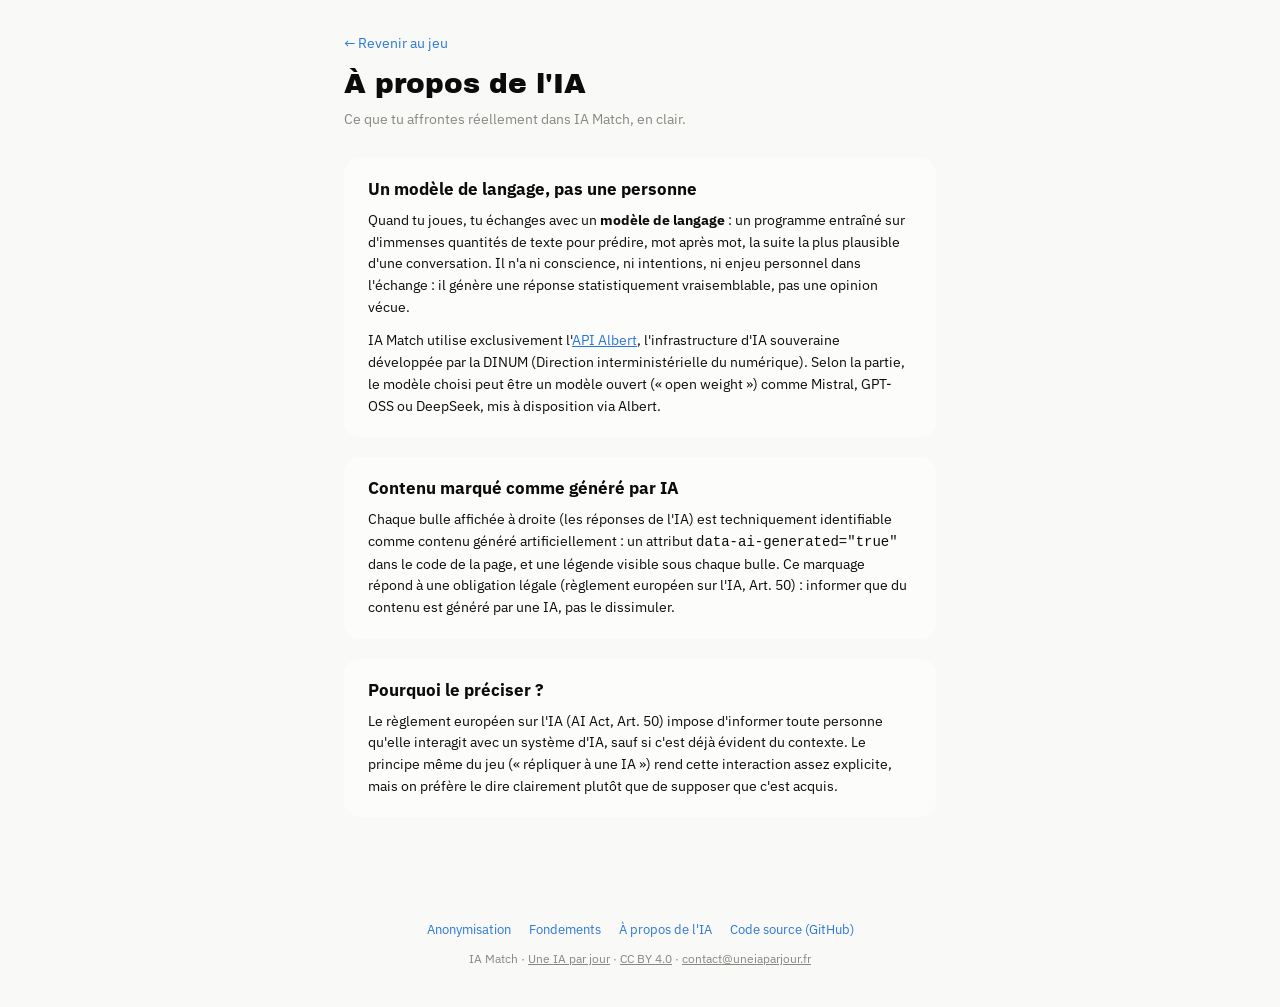
==== frontend/a-propos-ia.html @ 6070a5e9 "Carte tableau de bord au carrousel, boutons au lieu des menus, "pique" -> "réplique" - Ajoute une 3e" ====
<!DOCTYPE html>
<html lang="fr">
<head>
<meta charset="UTF-8" />
<meta name="viewport" content="width=device-width, initial-scale=1.0" />
<title>IA Match : À propos de l'IA</title>
<link rel="stylesheet" href="style.css" />
<link rel="stylesheet" href="pages.css" />
</head>
<body>

<main class="page-container">
  <a class="back-link" href="index.html">← Revenir au jeu</a>
  <h1>À propos de l'IA</h1>
  <p class="page-intro">
    Ce que tu affrontes réellement dans IA Match, en clair.
  </p>

  <div class="page-block">
    <h2>Un modèle de langage, pas une personne</h2>
    <p>
      Quand tu joues, tu échanges avec un <strong>modèle de langage</strong> : un programme
      entraîné sur d'immenses quantités de texte pour prédire, mot après mot, la suite la plus
      plausible d'une conversation. Il n'a ni conscience, ni intentions, ni enjeu personnel dans
      l'échange : il génère une réponse statistiquement vraisemblable, pas une opinion vécue.
    </p>
    <p>
      IA Match utilise exclusivement l'<a href="https://albert.api.etalab.gouv.fr" target="_blank" rel="noopener noreferrer">API Albert</a>,
      l'infrastructure d'IA souveraine développée par la DINUM (Direction interministérielle du
      numérique). Selon la partie, le modèle choisi peut être un modèle ouvert (« open weight »)
      comme Mistral, GPT-OSS ou DeepSeek, mis à disposition via Albert.
    </p>
  </div>

  <div class="page-block">
    <h2>Contenu marqué comme généré par IA</h2>
    <p>
      Chaque bulle affichée à droite (les réponses de l'IA) est techniquement identifiable comme
      contenu généré artificiellement : un attribut <code>data-ai-generated="true"</code> dans le
      code de la page, et une légende visible sous chaque bulle. Ce marquage répond à une
      obligation légale (règlement européen sur l'IA, Art. 50) : informer que du contenu est
      généré par une IA, pas le dissimuler.
    </p>
  </div>

  <div class="page-block">
    <h2>Pourquoi le préciser ?</h2>
    <p>
      Le règlement européen sur l'IA (AI Act, Art. 50) impose d'informer toute personne qu'elle
      interagit avec un système d'IA, sauf si c'est déjà évident du contexte. Le principe même du
      jeu (« répliquer à une IA ») rend cette interaction assez explicite, mais on préfère le dire
      clairement plutôt que de supposer que c'est acquis.
    </p>
  </div>
</main>

<footer class="site-footer">
  <nav class="footer-links">
    <a href="anonymisation.html">Anonymisation</a>
    <a href="fondements.html">Fondements</a>
    <a href="a-propos-ia.html">À propos de l'IA</a>
    <a href="https://github.com/uneIAparjour/IAMatch" target="_blank" rel="noopener noreferrer">Code source (GitHub)</a>
  </nav>
  <p class="footer-license">
    IA Match · <a href="https://uneiaparjour.fr" target="_blank" rel="noopener noreferrer">Une IA par jour</a> ·
    <a href="https://creativecommons.org/licenses/by/4.0/deed.fr" target="_blank" rel="noopener noreferrer">CC BY 4.0</a> ·
    <a href="mailto:contact@uneiaparjour.fr">contact@uneiaparjour.fr</a>
  </p>
</footer>

</body>
</html>
---- frontend/style.css ----
@import url("https://fonts.googleapis.com/css2?family=Archivo+Black&family=IBM+Plex+Sans:wght@400;500;600;700&display=swap");

:root {
  --bg: #f9f9f7;
  --ink: #0b0b0b;
  --ink-2: #52514e;
  --muted: #898781;
  --player-bubble: #ececea;
  --ai-bubble: #2a78d6;
  --ai-bubble-ink: #ffffff;
  --accent: #2a78d6;
  --danger: #d70015;
  --card: #fcfcfb;
  --border: #e1e0d9;
  --chip: #ececea;
  --font-display: "Archivo Black", "Arial Black", sans-serif;
  --font-body: "IBM Plex Sans", -apple-system, BlinkMacSystemFont, "Segoe UI", sans-serif;
}

* { box-sizing: border-box; }

body {
  margin: 0;
  font-family: var(--font-body);
  background: var(--bg);
  color: var(--ink);
}

.screen { display: none; min-height: 100vh; }
.screen.active { display: flex; flex-direction: column; }

/* --- Écran de configuration --- */
#setup-screen {
  align-items: center;
  justify-content: center;
  padding: 24px;
}

.setup-card {
  background: var(--card);
  border-radius: 16px;
  padding: 32px;
  max-width: 420px;
  width: 100%;
  box-shadow: 0 2px 12px rgba(0, 0, 0, 0.08);
}

.setup-header {
  text-align: center;
  margin-bottom: 28px;
}

.setup-logo {
  width: 64px;
  height: 64px;
  border-radius: 50%;
  background: var(--chip);
  display: flex;
  align-items: center;
  justify-content: center;
  margin: 0 auto 16px;
}

.setup-card h1 {
  font-family: var(--font-display);
  font-weight: 400;
  font-size: 42px;
  line-height: 1;
  margin: 0 0 8px;
  letter-spacing: -0.01em;
}

.setup-card .subtitle {
  color: var(--ink-2);
  margin: 0;
  font-size: 14px;
  line-height: 1.4;
}

/* --- Carrousel de présentation du principe --- */
.intro-carousel {
  display: flex;
  gap: 12px;
  overflow-x: auto;
  scroll-snap-type: x mandatory;
  margin: 0 -32px 14px;
  padding: 0 32px 4px;
  -webkit-overflow-scrolling: touch;
  scrollbar-width: none;
}

.intro-carousel::-webkit-scrollbar { display: none; }

.intro-card {
  flex: 0 0 82%;
  scroll-snap-align: start;
  background: var(--card);
  border: 1px solid var(--border);
  border-radius: 16px;
  padding: 18px;
}

.intro-card-icon {
  width: 34px;
  height: 34px;
  border-radius: 50%;
  background: var(--chip);
  display: flex;
  align-items: center;
  justify-content: center;
  margin-bottom: 12px;
}

.intro-card h2 {
  font-size: 14.5px;
  font-weight: 600;
  margin: 0 0 6px;
}

.intro-card p {
  font-size: 12.5px;
  line-height: 1.5;
  color: var(--ink-2);
  margin: 0;
}

.intro-card-link {
  display: block;
  color: inherit;
  text-decoration: none;
}

.intro-card-cta {
  display: block;
  font-size: 12px;
  font-weight: 600;
  color: var(--accent);
  margin-top: 10px;
}

.intro-dots {
  display: flex;
  justify-content: center;
  gap: 6px;
  margin-bottom: 20px;
}

.intro-dots span {
  width: 6px;
  height: 6px;
  border-radius: 50%;
  background: var(--border);
}

.intro-dots span:first-child { background: var(--ink); }

.setup-duration-hint {
  text-align: center;
  color: var(--muted);
  font-size: 12px;
  margin: 0 0 20px;
}

.field { margin-bottom: 18px; }

.field-hint {
  font-size: 12px;
  color: var(--muted);
  margin: 8px 0 0;
}

.field label {
  display: block;
  font-size: 13px;
  font-weight: 600;
  margin-bottom: 6px;
}

.field select,
.field input[type="number"] {
  width: 100%;
  padding: 10px 12px;
  border-radius: 10px;
  border: 1px solid var(--border);
  font-size: 15px;
  background: #fff;
}

.btn-group {
  display: flex;
  gap: 8px;
}

.btn-choice {
  flex: 1;
  text-align: center;
  padding: 11px;
  border-radius: 11px;
  border: 1px solid var(--border);
  background: var(--card);
  color: var(--ink-2);
  font-family: var(--font-body);
  font-size: 14px;
  font-weight: 600;
  cursor: pointer;
}

.btn-choice.is-active {
  background: var(--accent);
  border-color: var(--accent);
  color: #fff;
}

.btn-group-compact .btn-choice {
  padding: 9px 0;
  border-radius: 9px;
  font-weight: 400;
}

.btn-group-compact .btn-choice.is-active {
  font-weight: 600;
}

.checkbox-row {
  display: flex;
  align-items: center;
  gap: 8px;
}

.checkbox-row label { margin: 0; font-weight: 400; }

#timer-duration-field { margin-top: 10px; }

#start-btn {
  width: 100%;
  padding: 13px;
  border: none;
  border-radius: 12px;
  background: var(--accent);
  color: white;
  font-size: 16px;
  font-weight: 600;
  cursor: pointer;
}

#start-btn:disabled { opacity: 0.5; cursor: not-allowed; }

#setup-error {
  color: var(--danger);
  font-size: 13px;
  margin-top: 10px;
  display: none;
}

.dashboard-link {
  text-align: center;
  margin-top: 16px;
  font-size: 13px;
}

.dashboard-link a { color: var(--accent); text-decoration: none; }

/* --- Pop-up de consentement --- */
.modal-overlay {
  position: fixed;
  inset: 0;
  background: rgba(0, 0, 0, 0.45);
  display: flex;
  align-items: center;
  justify-content: center;
  padding: 20px;
  z-index: 100;
}

.modal-card {
  background: var(--card);
  border-radius: 16px;
  padding: 28px;
  max-width: 420px;
  width: 100%;
  box-shadow: 0 8px 30px rgba(0, 0, 0, 0.25);
}

.modal-card h2 {
  margin: 0 0 14px;
  font-size: 19px;
}

.modal-card p {
  font-size: 14px;
  line-height: 1.45;
  margin: 0 0 12px;
}

.modal-warning {
  background: #fff2f0;
  color: var(--danger);
  border-radius: 10px;
  padding: 10px 12px;
  font-weight: 600;
}

.modal-actions {
  display: flex;
  gap: 10px;
  margin-top: 20px;
}

.modal-actions button {
  flex: 1;
  padding: 11px;
  border-radius: 12px;
  border: none;
  font-size: 14px;
  font-weight: 600;
  cursor: pointer;
}

.btn-primary { background: var(--accent); color: white; }
.btn-secondary { background: var(--player-bubble); color: var(--ink); }

/* --- Écran de jeu --- */
#game-screen {
  height: 100vh;
}

.game-header {
  display: flex;
  align-items: center;
  gap: 12px;
  padding: 12px 16px;
  background: var(--card);
  border-bottom: 1px solid var(--border);
}

.neural-avatar {
  width: 40px;
  height: 40px;
  flex-shrink: 0;
}

.neural-avatar circle.node {
  fill: var(--accent);
  transition: opacity 0.3s ease;
}

.neural-avatar line.edge {
  stroke: var(--accent);
  stroke-width: 1;
  opacity: 0.4;
}

.neural-avatar.thinking circle.node {
  animation: pulse 1.1s ease-in-out infinite;
}

.neural-avatar.thinking circle.node:nth-child(2) { animation-delay: 0.15s; }
.neural-avatar.thinking circle.node:nth-child(3) { animation-delay: 0.3s; }
.neural-avatar.thinking circle.node:nth-child(4) { animation-delay: 0.45s; }

@keyframes pulse {
  0%, 100% { opacity: 0.35; }
  50% { opacity: 1; }
}

.header-info { flex: 1; }
.header-info .round-counter { font-size: 14px; font-weight: 600; }
.header-info .model-name { font-size: 12px; color: var(--muted); }

.timer-badge {
  font-size: 13px;
  font-weight: 600;
  padding: 4px 10px;
  border-radius: 999px;
  background: var(--player-bubble);
}

.timer-badge.time-up { background: var(--danger); color: white; }

.collectif-banner {
  padding: 8px 16px;
  font-size: 13px;
  color: var(--accent);
  background: #e8f2ff;
  border-bottom: 1px solid var(--border);
}

#messages {
  flex: 1;
  overflow-y: auto;
  padding: 16px;
  display: flex;
  flex-direction: column;
  gap: 10px;
}

.bubble-row { display: flex; }
.bubble-row.player { justify-content: flex-end; }
.bubble-row.ai { justify-content: flex-start; flex-direction: column; align-items: flex-start; }

.bubble {
  max-width: 75%;
  padding: 10px 14px;
  border-radius: 18px;
  font-size: 15px;
  line-height: 1.35;
  white-space: pre-wrap;
}

.bubble.player {
  background: var(--player-bubble);
  color: var(--ink);
  border-bottom-right-radius: 4px;
}

.bubble.ai {
  background: var(--ai-bubble);
  color: var(--ai-bubble-ink);
  border-bottom-left-radius: 4px;
}

.ai-caption {
  font-size: 11px;
  color: var(--muted);
  margin: 2px 6px 0;
}

.ai-explanation {
  font-size: 12px;
  color: var(--ink);
  background: var(--player-bubble);
  border-radius: 10px;
  padding: 6px 10px;
  margin: 4px 6px 0;
  max-width: 75%;
}

.bubble.loading { display: flex; gap: 4px; align-items: center; }
.bubble.loading .dot {
  width: 6px;
  height: 6px;
  border-radius: 50%;
  background: #fff;
  opacity: 0.6;
  animation: bounce 1s infinite;
}
.bubble.loading .dot:nth-child(2) { animation-delay: 0.15s; }
.bubble.loading .dot:nth-child(3) { animation-delay: 0.3s; }

@keyframes bounce {
  0%, 80%, 100% { transform: translateY(0); }
  40% { transform: translateY(-4px); }
}

.composer {
  display: flex;
  gap: 8px;
  padding: 12px 16px;
  background: var(--card);
  border-top: 1px solid var(--border);
}

.composer input {
  flex: 1;
  padding: 10px 14px;
  border-radius: 20px;
  border: 1px solid var(--border);
  font-size: 15px;
}

.composer button {
  padding: 0 20px;
  border: none;
  border-radius: 20px;
  background: var(--accent);
  color: white;
  font-weight: 600;
  cursor: pointer;
}

.composer button:disabled,
.composer input:disabled { opacity: 0.5; cursor: not-allowed; }

.end-banner {
  text-align: center;
  padding: 16px;
  color: var(--muted);
  font-size: 14px;
}

.end-banner button {
  margin-top: 10px;
  padding: 10px 18px;
  border: none;
  border-radius: 12px;
  background: var(--accent);
  color: white;
  font-weight: 600;
  cursor: pointer;
}

/* --- Panneau de synthèse --- */
.synthesis-panel {
  background: var(--card);
  border-radius: 16px;
  padding: 20px;
  margin-top: 8px;
}

.synthesis-block { margin-bottom: 24px; }
.synthesis-block:last-of-type { margin-bottom: 12px; }

.synthesis-block h2 {
  font-size: 15px;
  margin: 0 0 8px;
}

.score-compare {
  display: flex;
  gap: 32px;
}

.score-label {
  font-size: 12px;
  color: var(--muted);
  margin: 0 0 2px;
  text-transform: uppercase;
  letter-spacing: 0.02em;
}

.score-value {
  font-size: 28px;
  font-weight: 700;
  margin: 0;
  color: var(--accent);
}

.score-hint {
  font-size: 12px;
  color: var(--muted);
  margin: 4px 0 0;
}

.detail-columns-head {
  display: grid;
  grid-template-columns: 1fr 1fr;
  gap: 16px;
  font-size: 11px;
  font-weight: 600;
  text-transform: uppercase;
  letter-spacing: 0.02em;
  color: var(--muted);
  margin-bottom: 4px;
}

.detail-pair {
  display: grid;
  grid-template-columns: 1fr 1fr;
  gap: 16px;
  padding: 10px 0;
  border-top: 1px solid var(--border);
}
.detail-pair:first-of-type { border-top: none; }

.detail-col:empty::before {
  content: "—";
  color: var(--muted);
  font-size: 13px;
}

.pique-detail-head {
  display: flex;
  align-items: center;
  gap: 8px;
  font-size: 13px;
}

.pique-theme {
  background: var(--player-bubble);
  border-radius: 999px;
  padding: 2px 8px;
  font-size: 11px;
  color: var(--muted);
}

.pique-score { font-weight: 600; margin-left: auto; }

.pique-comment {
  font-size: 13px;
  color: var(--muted);
  margin: 4px 0 0;
}

.radar-compare {
  display: grid;
  grid-template-columns: 1fr 1fr;
  gap: 12px;
}

.radar-compare .score-label { text-align: center; }

.radar-svg { width: 100%; max-width: 340px; height: auto; display: block; margin: 0 auto; }

.radar-legend {
  font-size: 12px;
  color: var(--ink);
  margin: 8px 0 0;
  padding-left: 20px;
}
.radar-legend li { margin-bottom: 2px; }
.radar-grid { fill: none; stroke: var(--border); stroke-width: 1; }
.radar-axis { stroke: var(--border); stroke-width: 1; }
.radar-label { font-size: 11px; font-weight: 600; fill: var(--muted); }
.radar-data { fill: rgba(11, 132, 255, 0.35); stroke: var(--accent); stroke-width: 1.5; }

.end-actions {
  display: flex;
  gap: 10px;
  margin-top: 10px;
  flex-wrap: wrap;
}

.end-actions button {
  padding: 10px 18px;
  border: none;
  border-radius: 12px;
  font-weight: 600;
  cursor: pointer;
}

.end-actions button:not(.btn-secondary) {
  background: var(--accent);
  color: white;
}

.end-actions .btn-secondary {
  background: var(--player-bubble);
  color: var(--ink);
}

/* --- Pied de page --- */
.site-footer {
  max-width: 640px;
  margin: 0 auto;
  padding: 24px 24px 40px;
  text-align: center;
}

.footer-links {
  display: flex;
  flex-wrap: wrap;
  justify-content: center;
  gap: 8px 18px;
  margin-bottom: 12px;
}

.footer-links a {
  color: var(--accent);
  text-decoration: none;
  font-size: 13px;
}

.footer-license {
  font-size: 12px;
  color: var(--muted);
  margin: 0;
  line-height: 1.5;
}

.footer-license a {
  color: var(--muted);
  text-decoration: underline;
}
---- frontend/pages.css ----
.page-container {
  max-width: 640px;
  margin: 0 auto;
  padding: 32px 24px 60px;
}

.back-link {
  display: inline-block;
  margin-bottom: 16px;
  color: var(--accent);
  text-decoration: none;
  font-size: 14px;
}

.page-container h1 {
  font-family: var(--font-display);
  font-weight: 400;
  margin: 0 0 10px;
  font-size: 28px;
}

.page-intro {
  color: var(--muted);
  font-size: 14px;
  line-height: 1.5;
  margin: 0 0 28px;
}

.page-block {
  background: var(--card);
  border-radius: 16px;
  padding: 20px 24px;
  margin-bottom: 20px;
}

.page-block h2 { font-size: 17px; margin: 0 0 10px; }

.page-block p { font-size: 14px; line-height: 1.55; margin: 0 0 12px; }
.page-block p:last-child { margin-bottom: 0; }

.page-block ul { margin: 0 0 12px; padding-left: 20px; }
.page-block li { font-size: 14px; line-height: 1.55; margin-bottom: 6px; }

.page-block a { color: var(--accent); }

.ref-table {
  width: 100%;
  border-collapse: collapse;
  font-size: 13px;
  margin: 0 0 12px;
}
.ref-table th, .ref-table td {
  text-align: left;
  padding: 8px 10px;
  border-bottom: 1px solid var(--border);
  vertical-align: top;
}
.ref-table th { color: var(--muted); font-weight: 600; }
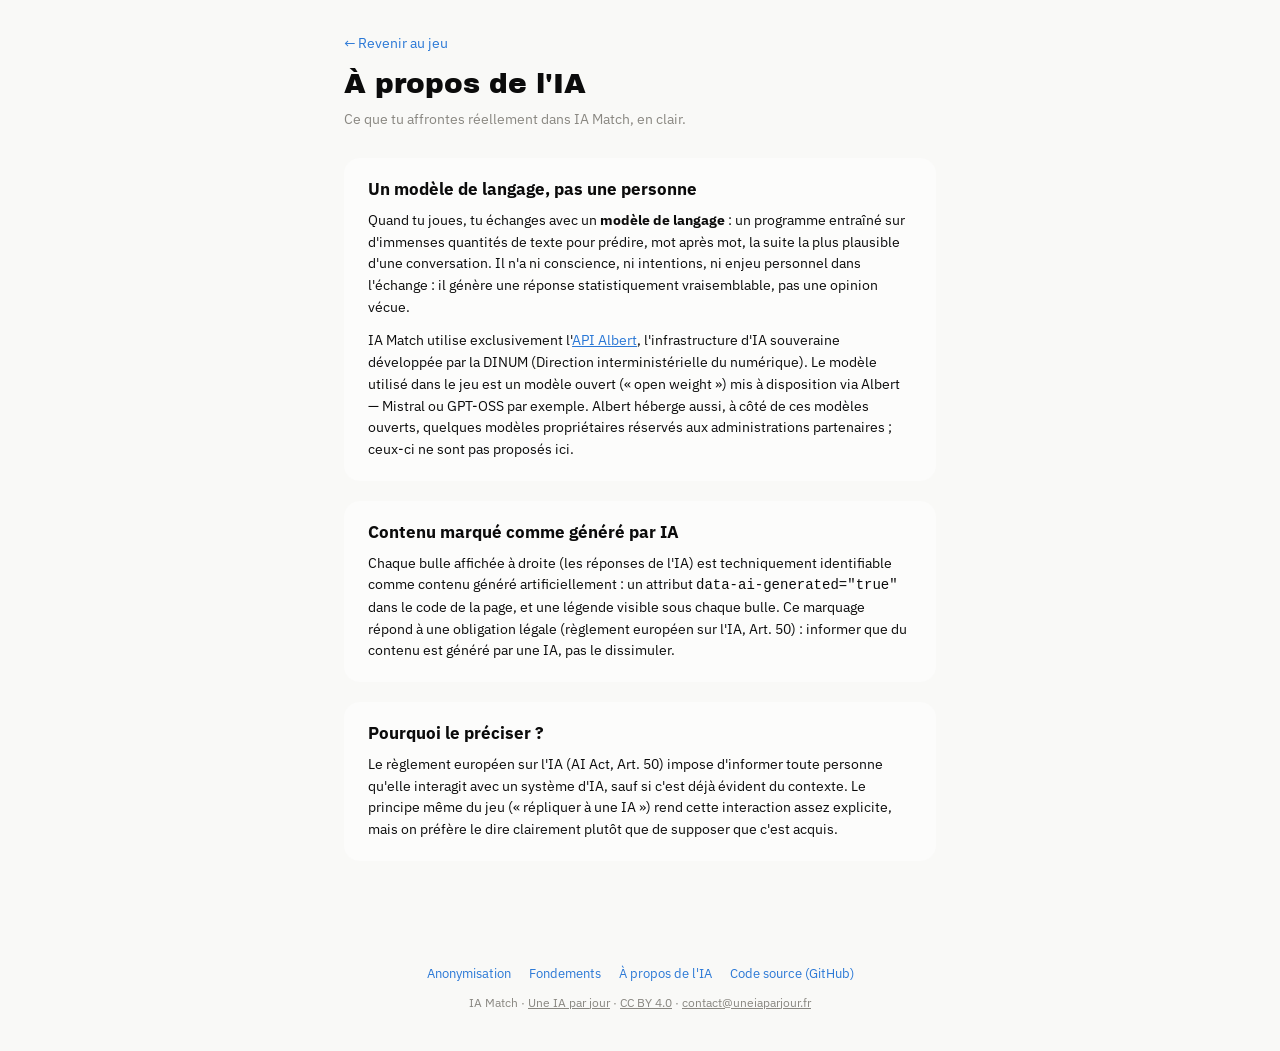
==== commit 4544c66b: "Précisions de contenu (fondements, anonymisation, à propos de l'IA) + carrousel auto - Fondements §1" ====
--- a/frontend/a-propos-ia.html
+++ b/frontend/a-propos-ia.html
@@ -27,8 +27,10 @@
     <p>
       IA Match utilise exclusivement l'<a href="https://albert.api.etalab.gouv.fr" target="_blank" rel="noopener noreferrer">API Albert</a>,
       l'infrastructure d'IA souveraine développée par la DINUM (Direction interministérielle du
-      numérique). Selon la partie, le modèle choisi peut être un modèle ouvert (« open weight »)
-      comme Mistral, GPT-OSS ou DeepSeek, mis à disposition via Albert.
+      numérique). Le modèle utilisé dans le jeu est un modèle ouvert (« open weight ») mis à
+      disposition via Albert — Mistral ou GPT-OSS par exemple. Albert héberge aussi, à côté de ces
+      modèles ouverts, quelques modèles propriétaires réservés aux administrations partenaires ;
+      ceux-ci ne sont pas proposés ici.
     </p>
   </div>
 
--- a/frontend/style.css
+++ b/frontend/style.css
@@ -82,6 +82,7 @@
   display: flex;
   gap: 12px;
   overflow-x: auto;
+  overflow-anchor: none;
   scroll-snap-type: x mandatory;
   margin: 0 -32px 14px;
   padding: 0 32px 4px;
@@ -152,7 +153,7 @@
   background: var(--border);
 }
 
-.intro-dots span:first-child { background: var(--ink); }
+.intro-dots span.is-active { background: var(--ink); }
 
 .setup-duration-hint {
   text-align: center;
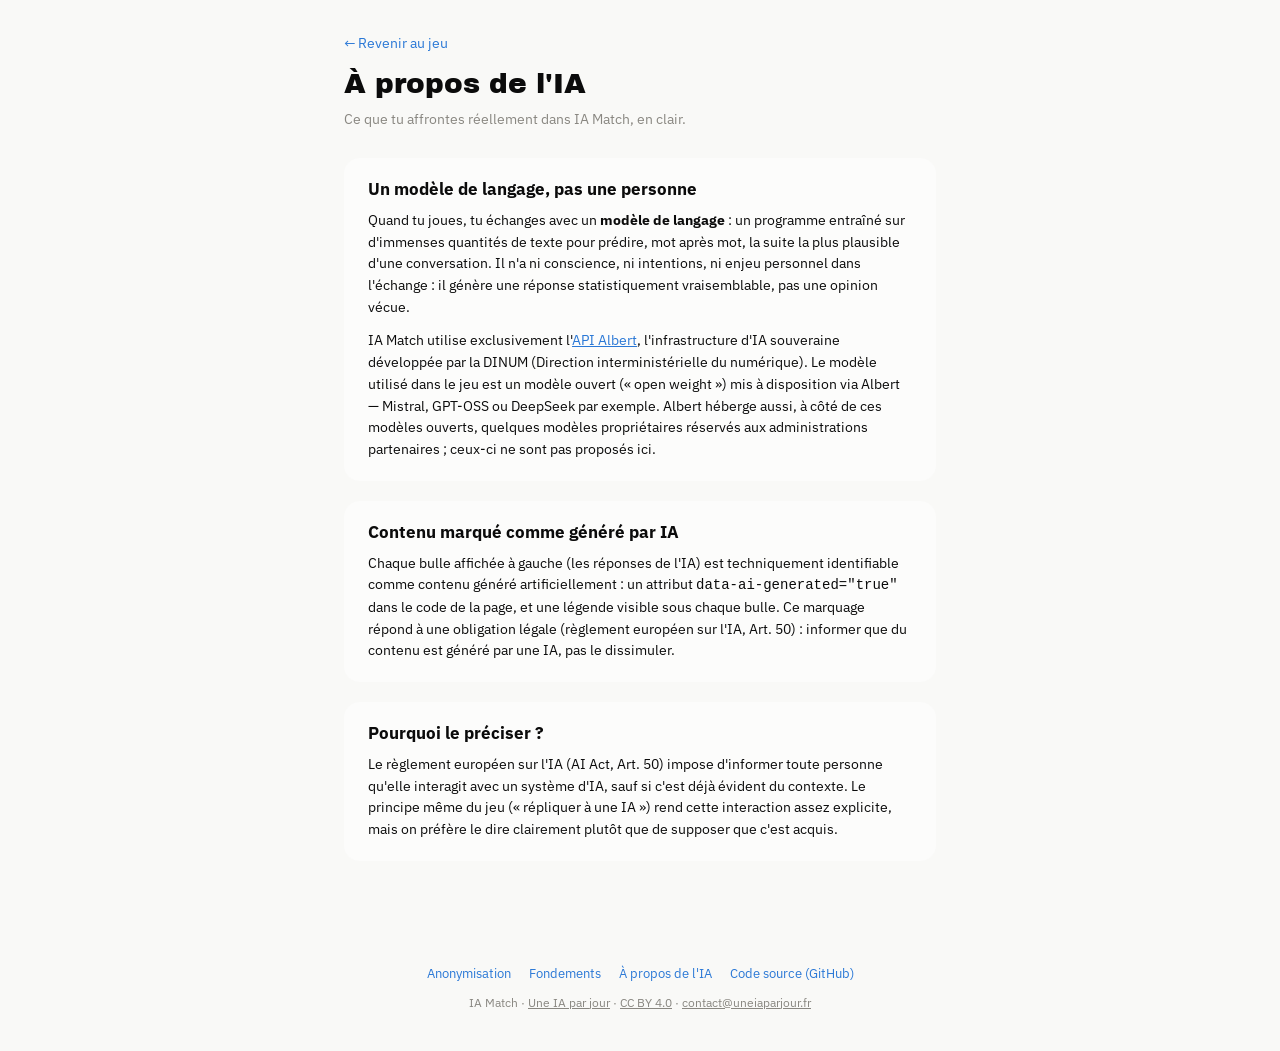
==== commit b793ec80: "Corrections issues de la relecture complète (écrans + md) - À propos de l'IA : les bulles IA sont à " ====
--- a/frontend/a-propos-ia.html
+++ b/frontend/a-propos-ia.html
@@ -28,7 +28,7 @@
       IA Match utilise exclusivement l'<a href="https://albert.api.etalab.gouv.fr" target="_blank" rel="noopener noreferrer">API Albert</a>,
       l'infrastructure d'IA souveraine développée par la DINUM (Direction interministérielle du
       numérique). Le modèle utilisé dans le jeu est un modèle ouvert (« open weight ») mis à
-      disposition via Albert — Mistral ou GPT-OSS par exemple. Albert héberge aussi, à côté de ces
+      disposition via Albert — Mistral, GPT-OSS ou DeepSeek par exemple. Albert héberge aussi, à côté de ces
       modèles ouverts, quelques modèles propriétaires réservés aux administrations partenaires ;
       ceux-ci ne sont pas proposés ici.
     </p>
@@ -37,7 +37,7 @@
   <div class="page-block">
     <h2>Contenu marqué comme généré par IA</h2>
     <p>
-      Chaque bulle affichée à droite (les réponses de l'IA) est techniquement identifiable comme
+      Chaque bulle affichée à gauche (les réponses de l'IA) est techniquement identifiable comme
       contenu généré artificiellement : un attribut <code>data-ai-generated="true"</code> dans le
       code de la page, et une légende visible sous chaque bulle. Ce marquage répond à une
       obligation légale (règlement européen sur l'IA, Art. 50) : informer que du contenu est
--- a/frontend/style.css
+++ b/frontend/style.css
@@ -84,6 +84,7 @@
   overflow-x: auto;
   overflow-anchor: none;
   scroll-snap-type: x mandatory;
+  scroll-padding-inline: 32px;
   margin: 0 -32px 14px;
   padding: 0 32px 4px;
   -webkit-overflow-scrolling: touch;
@@ -93,8 +94,8 @@
 .intro-carousel::-webkit-scrollbar { display: none; }
 
 .intro-card {
-  flex: 0 0 82%;
-  scroll-snap-align: start;
+  flex: 0 0 calc(100% - 64px);
+  scroll-snap-align: center;
   background: var(--card);
   border: 1px solid var(--border);
   border-radius: 16px;
@@ -232,7 +233,7 @@
 
 #timer-duration-field { margin-top: 10px; }
 
-#start-btn {
+.cta-button {
   width: 100%;
   padding: 13px;
   border: none;
@@ -241,10 +242,18 @@
   color: white;
   font-size: 16px;
   font-weight: 600;
+  font-family: var(--font-body);
   cursor: pointer;
 }
 
-#start-btn:disabled { opacity: 0.5; cursor: not-allowed; }
+.cta-button:disabled { opacity: 0.5; cursor: not-allowed; }
+
+.entry-actions {
+  display: flex;
+  flex-direction: column;
+  gap: 10px;
+  margin-bottom: 14px;
+}
 
 #setup-error {
   color: var(--danger);
@@ -260,6 +269,15 @@
 }
 
 .dashboard-link a { color: var(--accent); text-decoration: none; }
+
+.quick-summary {
+  font-size: 13px;
+  color: var(--muted);
+  margin: 0 0 10px;
+  text-align: center;
+}
+
+#advanced-fields { margin-top: 4px; }
 
 /* --- Pop-up de consentement --- */
 .modal-overlay {
@@ -516,6 +534,13 @@
   margin: 0 0 8px;
 }
 
+.analyst-credit {
+  font-size: 12px;
+  color: var(--muted);
+  margin: 0 0 16px;
+  line-height: 1.4;
+}
+
 .score-compare {
   display: flex;
   gap: 32px;
@@ -540,6 +565,31 @@
   font-size: 12px;
   color: var(--muted);
   margin: 4px 0 0;
+}
+
+.score-criteria {
+  margin-top: 8px;
+  font-size: 12.5px;
+}
+
+.score-criteria summary {
+  cursor: pointer;
+  color: var(--accent);
+  font-weight: 600;
+}
+
+.score-criteria ul {
+  margin: 8px 0;
+  padding-left: 18px;
+  color: var(--ink-2);
+}
+
+.score-criteria li { margin-bottom: 4px; }
+
+.score-criteria p {
+  color: var(--muted);
+  margin: 6px 0 0;
+  line-height: 1.4;
 }
 
 .detail-columns-head {
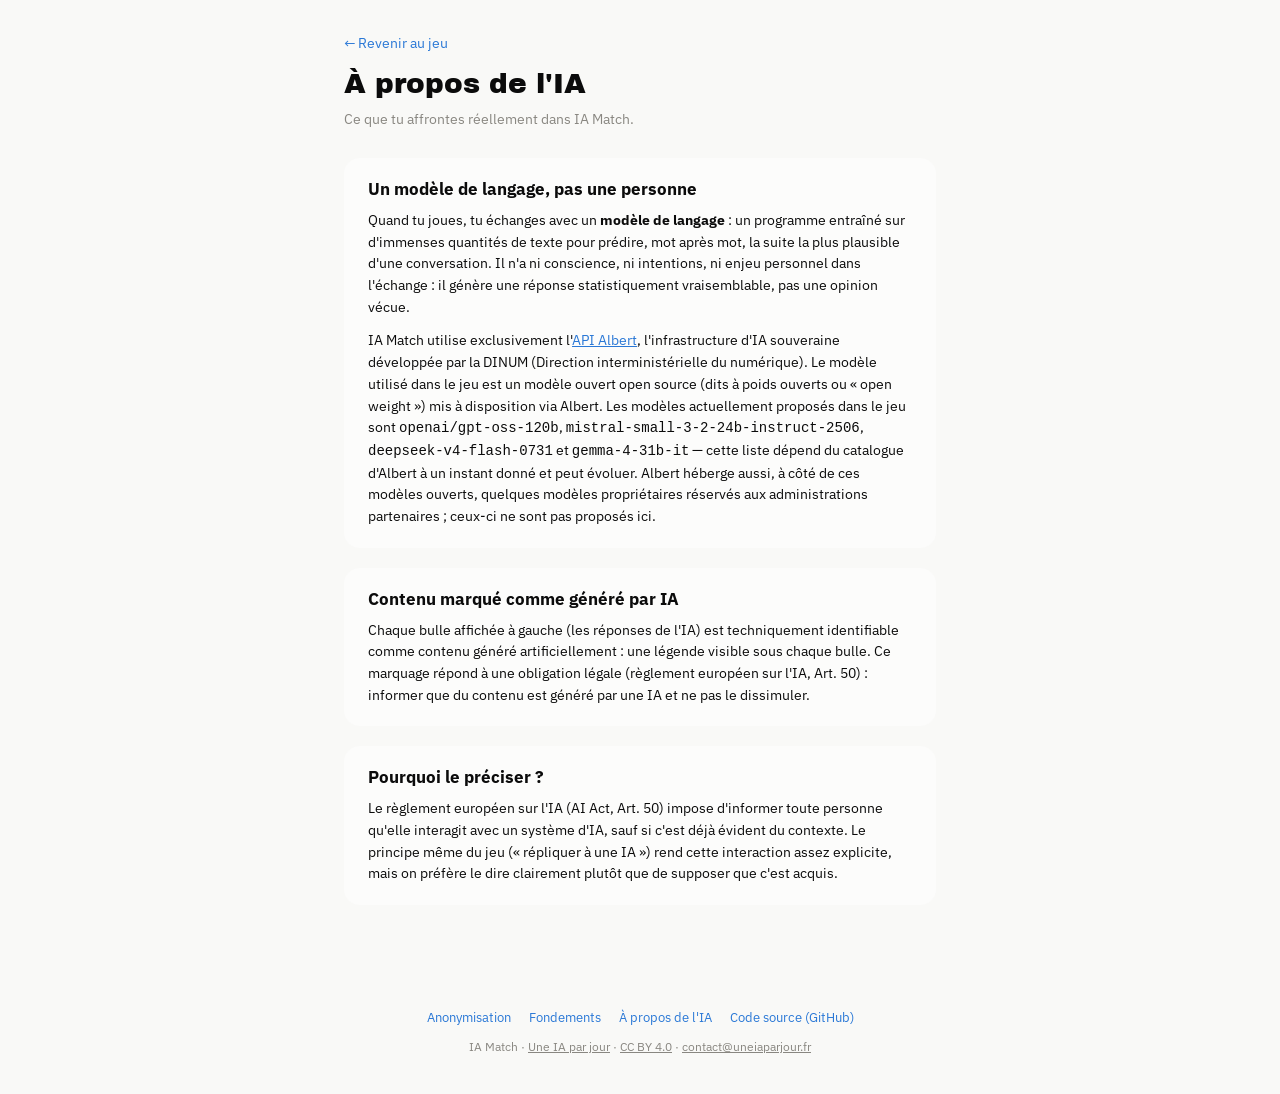
==== commit d0e1d842: "Relecture fine des pages Anonymisation, Fondements, À propos de l'IA, accueil Applique les correctio" ====
--- a/frontend/a-propos-ia.html
+++ b/frontend/a-propos-ia.html
@@ -13,7 +13,7 @@
   <a class="back-link" href="index.html">← Revenir au jeu</a>
   <h1>À propos de l'IA</h1>
   <p class="page-intro">
-    Ce que tu affrontes réellement dans IA Match, en clair.
+    Ce que tu affrontes réellement dans IA Match.
   </p>
 
   <div class="page-block">
@@ -27,8 +27,11 @@
     <p>
       IA Match utilise exclusivement l'<a href="https://albert.api.etalab.gouv.fr" target="_blank" rel="noopener noreferrer">API Albert</a>,
       l'infrastructure d'IA souveraine développée par la DINUM (Direction interministérielle du
-      numérique). Le modèle utilisé dans le jeu est un modèle ouvert (« open weight ») mis à
-      disposition via Albert — Mistral, GPT-OSS ou DeepSeek par exemple. Albert héberge aussi, à côté de ces
+      numérique). Le modèle utilisé dans le jeu est un modèle ouvert open source (dits à poids
+      ouverts ou « open weight ») mis à disposition via Albert. Les modèles actuellement proposés
+      dans le jeu sont <code>openai/gpt-oss-120b</code>, <code>mistral-small-3-2-24b-instruct-2506</code>,
+      <code>deepseek-v4-flash-0731</code> et <code>gemma-4-31b-it</code> — cette liste dépend du
+      catalogue d'Albert à un instant donné et peut évoluer. Albert héberge aussi, à côté de ces
       modèles ouverts, quelques modèles propriétaires réservés aux administrations partenaires ;
       ceux-ci ne sont pas proposés ici.
     </p>
@@ -38,10 +41,9 @@
     <h2>Contenu marqué comme généré par IA</h2>
     <p>
       Chaque bulle affichée à gauche (les réponses de l'IA) est techniquement identifiable comme
-      contenu généré artificiellement : un attribut <code>data-ai-generated="true"</code> dans le
-      code de la page, et une légende visible sous chaque bulle. Ce marquage répond à une
-      obligation légale (règlement européen sur l'IA, Art. 50) : informer que du contenu est
-      généré par une IA, pas le dissimuler.
+      contenu généré artificiellement : une légende visible sous chaque bulle. Ce marquage répond
+      à une obligation légale (règlement européen sur l'IA, Art. 50) : informer que du contenu est
+      généré par une IA et ne pas le dissimuler.
     </p>
   </div>
 
--- a/frontend/style.css
+++ b/frontend/style.css
@@ -319,6 +319,11 @@
   font-weight: 600;
 }
 
+.modal-age-note {
+  font-size: 13px;
+  color: var(--muted);
+}
+
 .modal-actions {
   display: flex;
   gap: 10px;
@@ -397,12 +402,29 @@
 .timer-badge.time-up { background: var(--danger); color: white; }
 
 .collectif-banner {
+  display: flex;
+  align-items: center;
+  justify-content: space-between;
+  gap: 12px;
   padding: 8px 16px;
   font-size: 13px;
   color: var(--accent);
   background: #e8f2ff;
   border-bottom: 1px solid var(--border);
 }
+.collectif-phase-info { display: flex; align-items: baseline; gap: 8px; flex-wrap: wrap; }
+#collectif-phase-timer { font-weight: 700; font-variant-numeric: tabular-nums; }
+.collectif-skip-btn {
+  flex: 0 0 auto;
+  background: none;
+  border: 1px solid var(--accent);
+  color: var(--accent);
+  border-radius: 999px;
+  padding: 3px 10px;
+  font-size: 12px;
+  cursor: pointer;
+}
+.collectif-skip-btn:hover { background: var(--accent); color: white; }
 
 #messages {
   flex: 1;
@@ -442,16 +464,6 @@
   font-size: 11px;
   color: var(--muted);
   margin: 2px 6px 0;
-}
-
-.ai-explanation {
-  font-size: 12px;
-  color: var(--ink);
-  background: var(--player-bubble);
-  border-radius: 10px;
-  padding: 6px 10px;
-  margin: 4px 6px 0;
-  max-width: 75%;
 }
 
 .bubble.loading { display: flex; gap: 4px; align-items: center; }
@@ -507,6 +519,15 @@
   font-size: 14px;
 }
 
+.end-banner.loading-pulse {
+  animation: banner-pulse 1.6s ease-in-out infinite;
+}
+
+@keyframes banner-pulse {
+  0%, 100% { opacity: 0.55; }
+  50% { opacity: 1; }
+}
+
 .end-banner button {
   margin-top: 10px;
   padding: 10px 18px;
@@ -642,27 +663,71 @@
   margin: 4px 0 0;
 }
 
-.radar-compare {
-  display: grid;
-  grid-template-columns: 1fr 1fr;
-  gap: 12px;
-}
-
-.radar-compare .score-label { text-align: center; }
-
-.radar-svg { width: 100%; max-width: 340px; height: auto; display: block; margin: 0 auto; }
-
-.radar-legend {
-  font-size: 12px;
-  color: var(--ink);
-  margin: 8px 0 0;
-  padding-left: 20px;
-}
-.radar-legend li { margin-bottom: 2px; }
-.radar-grid { fill: none; stroke: var(--border); stroke-width: 1; }
-.radar-axis { stroke: var(--border); stroke-width: 1; }
-.radar-label { font-size: 11px; font-weight: 600; fill: var(--muted); }
-.radar-data { fill: rgba(11, 132, 255, 0.35); stroke: var(--accent); stroke-width: 1.5; }
+.bar-section { margin-bottom: 18px; }
+.bar-section:last-child { margin-bottom: 0; }
+.bar-section .score-label { margin: 0 0 10px; }
+
+.bar-row {
+  display: flex;
+  align-items: center;
+  gap: 10px;
+  margin-bottom: 8px;
+  font-size: 13px;
+}
+.bar-row:last-child { margin-bottom: 0; }
+.bar-row .bar-label { flex: 0 0 40%; color: var(--ink); }
+
+/* Infobulle en CSS pur (pas l'attribut title natif) : le tooltip natif du
+   navigateur impose un délai de hover fixe (~1-1.5s, non réglable en CSS),
+   perçu comme trop lent. data-tip + ::after apparaît sans délai, au survol
+   ET au focus clavier (tabindex, sans JS supplémentaire) — role="img"/
+   aria-label gardent l'info accessible aux lecteurs d'écran sans dépendre
+   du survol. Générique sur [data-tip] : réutilisé au-delà des icônes "i"
+   (ex. barres par modèle du dashboard) plutôt que dupliqué par variante.  */
+[data-tip] { position: relative; }
+[data-tip]:hover::after,
+[data-tip]:focus-visible::after {
+  content: attr(data-tip);
+  position: absolute;
+  bottom: 100%;
+  left: 50%;
+  transform: translateX(-50%);
+  margin-bottom: 6px;
+  background: var(--ink);
+  color: #fff;
+  font-size: 11px;
+  font-weight: 400;
+  line-height: 1.35;
+  padding: 6px 8px;
+  border-radius: 6px;
+  white-space: normal;
+  width: max-content;
+  max-width: 220px;
+  text-align: left;
+  z-index: 20;
+  pointer-events: none;
+  box-shadow: 0 2px 8px rgba(0, 0, 0, 0.2);
+}
+.info-icon {
+  display: inline-flex;
+  vertical-align: -1px;
+  margin-left: 4px;
+  color: var(--muted);
+  cursor: help;
+}
+.bar-row .bar-track {
+  flex: 1;
+  background: var(--bg);
+  border-radius: 6px;
+  height: 14px;
+  overflow: hidden;
+}
+.bar-row .bar-fill {
+  height: 100%;
+  background: var(--accent);
+  border-radius: 6px;
+}
+.bar-row .bar-count { flex: 0 0 22px; text-align: right; color: var(--muted); }
 
 .end-actions {
   display: flex;
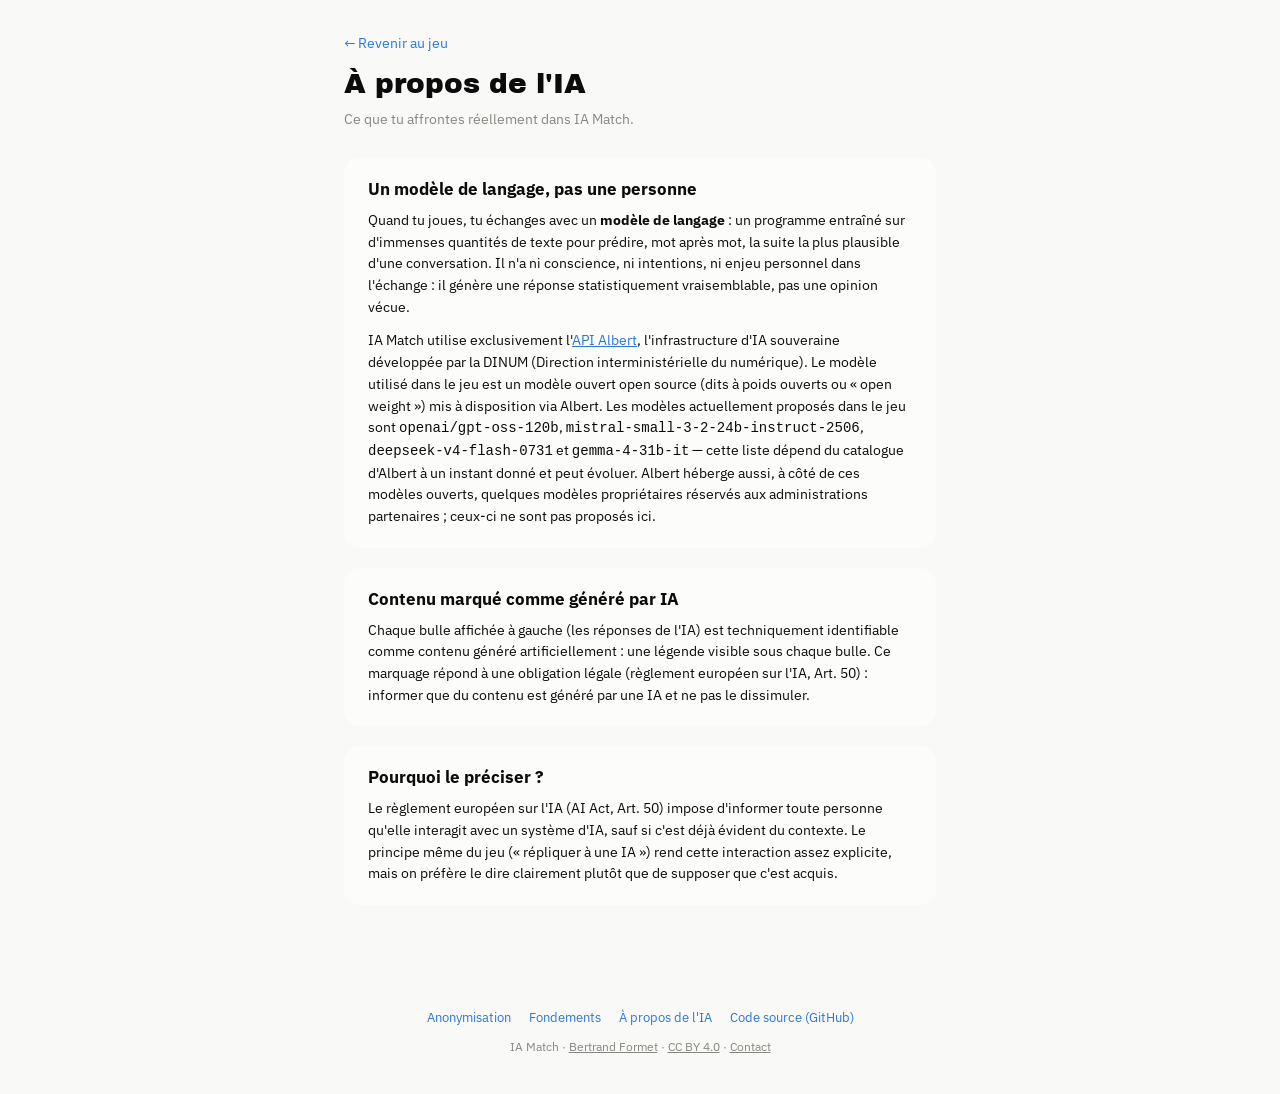
==== commit 48681913: "Ajoute un bouton pour quitter une partie en cours, met à jour l'attribution du footer Il n'existait " ====
--- a/frontend/a-propos-ia.html
+++ b/frontend/a-propos-ia.html
@@ -63,12 +63,12 @@
     <a href="anonymisation.html">Anonymisation</a>
     <a href="fondements.html">Fondements</a>
     <a href="a-propos-ia.html">À propos de l'IA</a>
-    <a href="https://github.com/uneIAparjour/IAMatch" target="_blank" rel="noopener noreferrer">Code source (GitHub)</a>
+    <a href="https://github.com/bertrandformet/IAMatch" target="_blank" rel="noopener noreferrer">Code source (GitHub)</a>
   </nav>
   <p class="footer-license">
-    IA Match · <a href="https://uneiaparjour.fr" target="_blank" rel="noopener noreferrer">Une IA par jour</a> ·
+    IA Match · <a href="https://www.linkedin.com/in/bertrandformet/" target="_blank" rel="noopener noreferrer">Bertrand Formet</a> ·
     <a href="https://creativecommons.org/licenses/by/4.0/deed.fr" target="_blank" rel="noopener noreferrer">CC BY 4.0</a> ·
-    <a href="mailto:contact@uneiaparjour.fr">contact@uneiaparjour.fr</a>
+    <a href="https://www.linkedin.com/in/bertrandformet/" target="_blank" rel="noopener noreferrer">Contact</a>
   </p>
 </footer>
 
--- a/frontend/style.css
+++ b/frontend/style.css
@@ -78,15 +78,22 @@
 }
 
 /* --- Carrousel de présentation du principe --- */
+/* Survol (peek) de la carte suivante calculé comme 3×padding - gap (voir
+   calcul exact avant/après en commentaire de commit) : à 32px de padding,
+   la carte 1 laissait dépasser 84px de la carte 2 au repos — près de la
+   moitié de sa largeur, pas un simple indice de défilement. Ramené à 16px,
+   ce dépassement tombe à 36px, une bien meilleure proportion, quelle que
+   soit la largeur d'écran (le ratio ne dépend que de ces constantes, pas de
+   la largeur du conteneur). */
 .intro-carousel {
   display: flex;
   gap: 12px;
   overflow-x: auto;
   overflow-anchor: none;
   scroll-snap-type: x mandatory;
-  scroll-padding-inline: 32px;
-  margin: 0 -32px 14px;
-  padding: 0 32px 4px;
+  scroll-padding-inline: 16px;
+  margin: 0 -16px 14px;
+  padding: 0 16px 4px;
   -webkit-overflow-scrolling: touch;
   scrollbar-width: none;
 }
@@ -94,7 +101,7 @@
 .intro-carousel::-webkit-scrollbar { display: none; }
 
 .intro-card {
-  flex: 0 0 calc(100% - 64px);
+  flex: 0 0 calc(100% - 32px);
   scroll-snap-align: center;
   background: var(--card);
   border: 1px solid var(--border);
@@ -255,6 +262,11 @@
   margin-bottom: 14px;
 }
 
+.cta-button.is-secondary {
+  background: var(--player-bubble);
+  color: var(--ink);
+}
+
 #setup-error {
   color: var(--danger);
   font-size: 13px;
@@ -324,6 +336,17 @@
   color: var(--muted);
 }
 
+.modal-prefs {
+  display: flex;
+  flex-direction: column;
+  gap: 8px;
+  margin-top: 4px;
+  padding-top: 10px;
+  border-top: 1px solid var(--border);
+}
+
+.modal-prefs .checkbox-row { font-size: 13px; color: var(--ink-2); }
+
 .modal-actions {
   display: flex;
   gap: 10px;
@@ -342,6 +365,7 @@
 
 .btn-primary { background: var(--accent); color: white; }
 .btn-secondary { background: var(--player-bubble); color: var(--ink); }
+.btn-danger { background: var(--danger); color: white; }
 
 /* --- Écran de jeu --- */
 #game-screen {
@@ -391,15 +415,57 @@
 .header-info .round-counter { font-size: 14px; font-weight: 600; }
 .header-info .model-name { font-size: 12px; color: var(--muted); }
 
-.timer-badge {
-  font-size: 13px;
-  font-weight: 600;
-  padding: 4px 10px;
-  border-radius: 999px;
-  background: var(--player-bubble);
-}
-
-.timer-badge.time-up { background: var(--danger); color: white; }
+.quit-game-btn {
+  flex-shrink: 0;
+  display: flex;
+  align-items: center;
+  justify-content: center;
+  width: 34px;
+  height: 34px;
+  padding: 0;
+  border: none;
+  border-radius: 50%;
+  background: none;
+  color: var(--muted);
+  cursor: pointer;
+}
+
+.quit-game-btn:hover { background: var(--chip); color: var(--ink); }
+
+.sr-only {
+  position: absolute;
+  width: 1px;
+  height: 1px;
+  padding: 0;
+  margin: -1px;
+  overflow: hidden;
+  clip: rect(0, 0, 0, 0);
+  white-space: nowrap;
+  border: 0;
+}
+
+/* Chronomètre apaisant : une ligne qui se consume plutôt que des chiffres
+   qui défilent (remplace l'ancien badge "Xs"/mm:ss, jugé anxiogène) — utilisée
+   à la fois pour le timer "spontané" individuel et pour chaque étape du mode
+   collectif, jamais les deux en même temps. Couleur neutre tant qu'il reste
+   plus de 20% du temps, orange doux ensuite. */
+.timer-line {
+  height: 3px;
+  width: 100%;
+  background: var(--border);
+  overflow: hidden;
+  display: flex;
+  justify-content: flex-end;
+}
+
+.timer-line-fill {
+  height: 100%;
+  width: 100%;
+  background: var(--muted);
+  transition: width 1s linear, background-color 0.4s ease;
+}
+
+.timer-line-fill.is-ending { background: #e08a3c; }
 
 .collectif-banner {
   display: flex;
@@ -412,8 +478,6 @@
   background: #e8f2ff;
   border-bottom: 1px solid var(--border);
 }
-.collectif-phase-info { display: flex; align-items: baseline; gap: 8px; flex-wrap: wrap; }
-#collectif-phase-timer { font-weight: 700; font-variant-numeric: tabular-nums; }
 .collectif-skip-btn {
   flex: 0 0 auto;
   background: none;
@@ -426,6 +490,11 @@
 }
 .collectif-skip-btn:hover { background: var(--accent); color: white; }
 
+/* Fond réactif discret (désactivable, voir #background-toggle) : un réseau
+   de nœuds reliés par distance (même logique que le header tsParticles de
+   uneiaparjour.fr, voir buildReactiveBackgroundSvg dans app.js) et des
+   courbes floues sombres qui s'y superposent — statique, sans animation.
+   --reactive-bg est calculée une seule fois au chargement du script. */
 #messages {
   flex: 1;
   overflow-y: auto;
@@ -433,7 +502,13 @@
   display: flex;
   flex-direction: column;
   gap: 10px;
-}
+  background-color: var(--bg);
+  background-image: var(--reactive-bg);
+  background-size: cover;
+  background-position: center;
+}
+
+#messages.bg-disabled { background-image: none; }
 
 .bubble-row { display: flex; }
 .bubble-row.player { justify-content: flex-end; }
@@ -550,6 +625,20 @@
 .synthesis-block { margin-bottom: 24px; }
 .synthesis-block:last-of-type { margin-bottom: 12px; }
 
+/* Apparition différée du reste de la synthèse après le score (voir
+   buildSynthesisRest dans app.js) : un fondu simple, pas une animation
+   élaborée, pour marquer une vraie séparation sans distraire. */
+.synthesis-rest {
+  opacity: 0;
+  transform: translateY(6px);
+  transition: opacity 0.5s ease, transform 0.5s ease;
+}
+
+.synthesis-rest.is-revealed {
+  opacity: 1;
+  transform: translateY(0);
+}
+
 .synthesis-block h2 {
   font-size: 15px;
   margin: 0 0 8px;
@@ -562,9 +651,46 @@
   line-height: 1.4;
 }
 
-.score-compare {
-  display: flex;
-  gap: 32px;
+/* Score façon tableau d'affichage de match : les deux côtés reprennent les
+   couleurs déjà utilisées pour les bulles joueur/IA dans la conversation
+   (même association visuelle), plutôt qu'un simple duo de chiffres neutres. */
+.scoreboard {
+  display: flex;
+  border-radius: 16px;
+  overflow: hidden;
+  margin: 4px 0 10px;
+}
+
+.scoreboard-side {
+  flex: 1;
+  text-align: center;
+  padding: 18px 12px;
+}
+
+.scoreboard-side.player { background: var(--player-bubble); color: var(--ink); }
+.scoreboard-side.ai { background: var(--ai-bubble); color: var(--ai-bubble-ink); }
+
+.scoreboard-label {
+  font-size: 11px;
+  font-weight: 700;
+  text-transform: uppercase;
+  letter-spacing: 0.06em;
+  opacity: 0.7;
+  margin: 0 0 4px;
+}
+
+.scoreboard-value {
+  font-family: var(--font-display);
+  font-weight: 400;
+  font-size: 40px;
+  line-height: 1;
+  margin: 0;
+}
+
+.scoreboard-max {
+  font-size: 12px;
+  opacity: 0.7;
+  margin: 2px 0 0;
 }
 
 .score-label {
@@ -573,13 +699,6 @@
   margin: 0 0 2px;
   text-transform: uppercase;
   letter-spacing: 0.02em;
-}
-
-.score-value {
-  font-size: 28px;
-  font-weight: 700;
-  margin: 0;
-  color: var(--accent);
 }
 
 .score-hint {
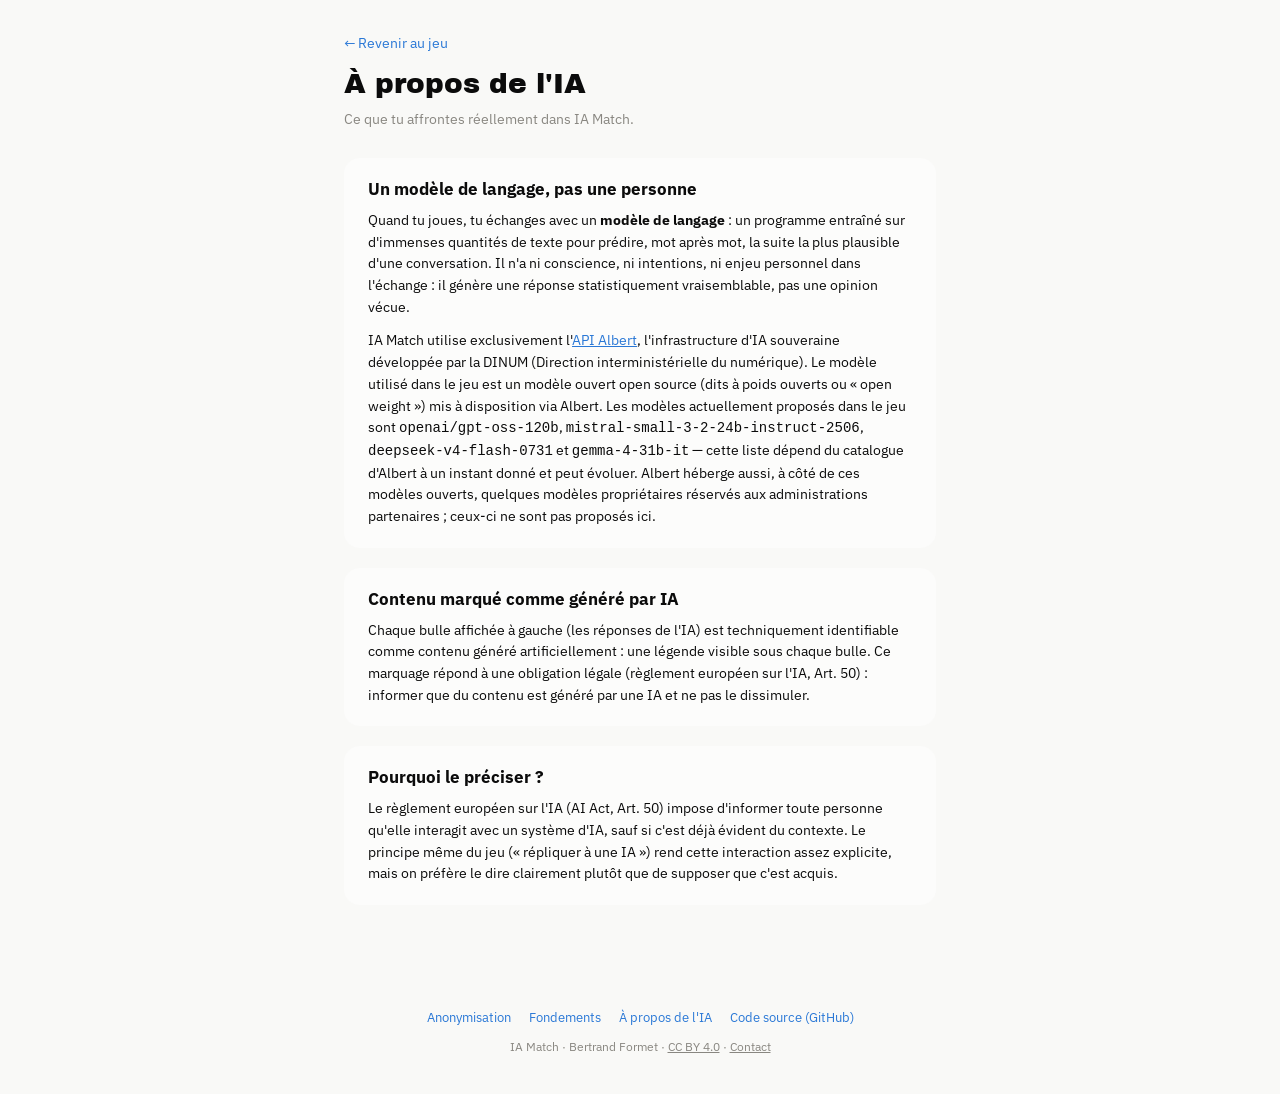
==== commit 3c28735c: "Corrige la largeur de l'écran de jeu et le footer - L'écran de jeu passait en pleine largeur sur des" ====
--- a/frontend/a-propos-ia.html
+++ b/frontend/a-propos-ia.html
@@ -4,6 +4,9 @@
 <meta charset="UTF-8" />
 <meta name="viewport" content="width=device-width, initial-scale=1.0" />
 <title>IA Match : À propos de l'IA</title>
+<link rel="icon" href="favicon.svg" type="image/svg+xml" />
+<link rel="icon" href="favicon-32.png" sizes="32x32" type="image/png" />
+<link rel="apple-touch-icon" href="apple-touch-icon.png" />
 <link rel="stylesheet" href="style.css" />
 <link rel="stylesheet" href="pages.css" />
 </head>
@@ -66,7 +69,7 @@
     <a href="https://github.com/bertrandformet/IAMatch" target="_blank" rel="noopener noreferrer">Code source (GitHub)</a>
   </nav>
   <p class="footer-license">
-    IA Match · <a href="https://www.linkedin.com/in/bertrandformet/" target="_blank" rel="noopener noreferrer">Bertrand Formet</a> ·
+    IA Match · Bertrand Formet ·
     <a href="https://creativecommons.org/licenses/by/4.0/deed.fr" target="_blank" rel="noopener noreferrer">CC BY 4.0</a> ·
     <a href="https://www.linkedin.com/in/bertrandformet/" target="_blank" rel="noopener noreferrer">Contact</a>
   </p>
--- a/frontend/style.css
+++ b/frontend/style.css
@@ -26,7 +26,12 @@
   color: var(--ink);
 }
 
-.screen { display: none; min-height: 100vh; }
+/* Pas de min-height:100vh partagée : #game-screen fixe déjà sa propre
+   hauteur exacte plus bas, et l'imposer aussi à #setup-screen forçait le
+   footer à toujours être au moins un plein écran plus bas que la carte —
+   invisible en pratique, l'écran centré ne laissant deviner aucun contenu
+   en dessous. */
+.screen { display: none; }
 .screen.active { display: flex; flex-direction: column; }
 
 /* --- Écran de configuration --- */
@@ -368,8 +373,14 @@
 .btn-danger { background: var(--danger); color: white; }
 
 /* --- Écran de jeu --- */
+/* Même largeur que .setup-card (420px) : sans ça, l'écran de jeu passait en
+   plein écran sur desktop juste après un accueil au format "carte mobile"
+   centrée, un décalage de format perceptible en pleine partie. */
 #game-screen {
   height: 100vh;
+  width: 100%;
+  max-width: 420px;
+  margin: 0 auto;
 }
 
 .game-header {
